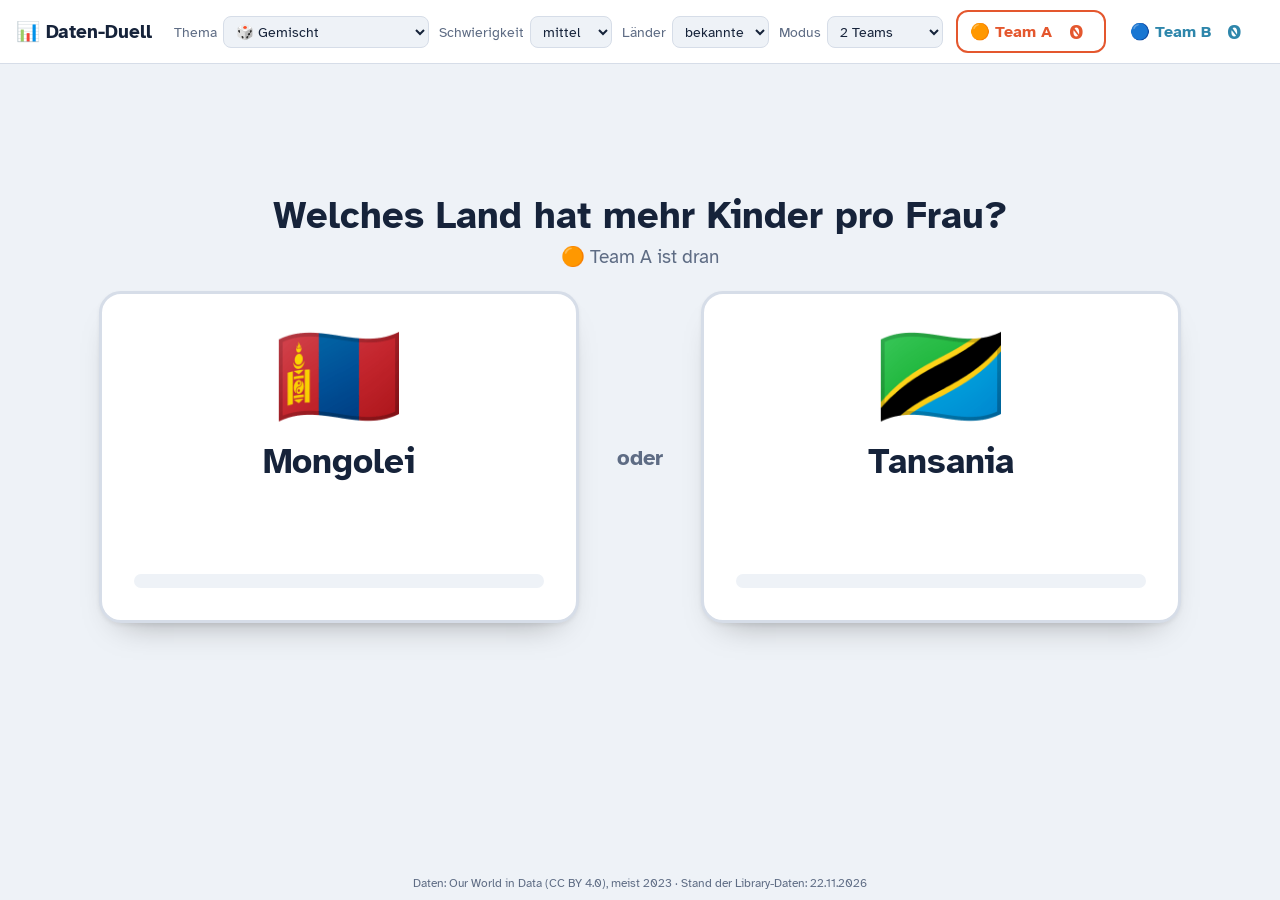
==== daten-duell/index.html @ 641c6034 "Papiervorlagen, stumme Karten, Daten-Duell; Katalog um 33 Werkzeuge erweitert - papiervorlagen/ (Mat" ====
<!doctype html>
<html lang="de">
<head>
<meta charset="utf-8">
<meta name="viewport" content="width=device-width, initial-scale=1">
<title>Daten-Duell</title>
<link rel="stylesheet" href="../assets/vendor/fonts/schriften.css">
<!--
  📊 Daten-Duell (Geografie, ERG) — Helfenberger's Library
  «Welches Land hat mehr …?» mit echten Zahlen. Zwei Teams abwechselnd oder allein mit Serie. Für den Beamer gebaut.
  Daten: daten.json (Our World in Data, CC BY 4.0, Stand 22.11.2026; Fläche aus Natural Earth). Neu erzeugen mit
  admin/daten-duell-daten.py. Kein Firestore; nur der Rekord im Allein-Modus liegt im Browser (localStorage daten_duell_rekord).
-->
<style>
  :root{ --bg:#EEF2F7; --surface:#FFFFFF; --border:#D6DDE8; --text:#16233A; --muted:#5E6C84; --akzent:#2F6FB5; --gut:#2E9E5B; --schlecht:#D64545; --a:#E4572E; --b:#2E86AB; color-scheme: light; }
  @media (prefers-color-scheme: dark){ :root:not([data-theme="light"]){ --bg:#111823; --surface:#1A2333; --border:#2C3A50; --text:#E8EEF6; --muted:#9AAAC0; --akzent:#6EA6E6; --gut:#4CC27E; --schlecht:#F06A6A; color-scheme: dark; } }
  :root[data-theme="dark"]{ --bg:#111823; --surface:#1A2333; --border:#2C3A50; --text:#E8EEF6; --muted:#9AAAC0; --akzent:#6EA6E6; --gut:#4CC27E; --schlecht:#F06A6A; color-scheme: dark; }
  *{box-sizing:border-box;}
  html,body{margin:0;height:100%;}
  body{background:var(--bg);color:var(--text);font-family:'Atkinson Hyperlegible',-apple-system,BlinkMacSystemFont,sans-serif;display:flex;flex-direction:column;}
  button,select{font:inherit;color:inherit;}
  header{display:flex;flex-wrap:wrap;gap:10px;align-items:center;padding:10px 16px;background:var(--surface);border-bottom:1px solid var(--border);}
  h1{font-size:1.2rem;margin:0 12px 0 0;}
  header label{font-size:.9rem;color:var(--muted);display:flex;gap:6px;align-items:center;}
  header select{padding:5px 8px;border:1px solid var(--border);border-radius:8px;background:var(--bg);color:var(--text);}
  .punkte{margin-left:auto;display:flex;gap:10px;align-items:center;}
  .team{display:flex;align-items:center;gap:8px;padding:6px 12px;border-radius:12px;border:2px solid transparent;font-weight:700;}
  .team.dran{border-color:currentColor;}
  .team b{font-size:1.4rem;min-width:1.4em;text-align:center;}
  .team.a{color:var(--a);} .team.b{color:var(--b);}
  main{flex:1;display:flex;flex-direction:column;align-items:center;justify-content:center;padding:20px;gap:22px;min-height:0;}
  .frage{font-size:clamp(1.3rem,3.2vw,2.4rem);font-weight:700;text-align:center;max-width:1100px;}
  .frage small{display:block;font-size:.5em;color:var(--muted);font-weight:400;margin-top:6px;}
  .karten{display:flex;gap:clamp(12px,3vw,40px);width:100%;max-width:1100px;justify-content:center;align-items:stretch;}
  .karte{flex:1;max-width:480px;background:var(--surface);border:3px solid var(--border);border-radius:22px;padding:clamp(16px,3vw,32px);display:flex;flex-direction:column;align-items:center;gap:10px;cursor:pointer;transition:transform .15s,border-color .2s;box-shadow:0 2px 4px rgba(0,0,0,.06),0 18px 34px -22px rgba(0,0,0,.4);}
  .karte:hover{transform:translateY(-3px);border-color:var(--akzent);}
  .karte.zu{cursor:default;transform:none;}
  .karte.richtig{border-color:var(--gut);}
  .karte.falsch{border-color:var(--schlecht);}
  .flagge{font-size:clamp(3rem,9vw,6.5rem);line-height:1;}
  .name{font-size:clamp(1.3rem,3vw,2.2rem);font-weight:700;text-align:center;}
  .wert{font-size:clamp(1.1rem,2.6vw,1.9rem);font-weight:700;min-height:1.4em;opacity:0;transition:opacity .3s;}
  .wert.da{opacity:1;}
  .einheit{font-size:.95rem;color:var(--muted);min-height:1.2em;opacity:0;transition:opacity .3s;text-align:center;}
  .einheit.da{opacity:1;}
  .balken{width:100%;height:14px;background:var(--bg);border-radius:7px;overflow:hidden;}
  .balken i{display:block;height:100%;width:0;background:var(--akzent);border-radius:7px;transition:width .8s cubic-bezier(.2,.8,.2,1);}
  .vs{align-self:center;font-weight:800;color:var(--muted);font-size:1.4rem;}
  .weiter{padding:12px 26px;border-radius:14px;border:0;background:var(--akzent);color:#fff;font-weight:700;font-size:1.1rem;cursor:pointer;visibility:hidden;}
  .weiter.da{visibility:visible;}
  .meldung{font-size:1.2rem;font-weight:700;min-height:1.5em;text-align:center;}
  footer{font-size:.75rem;color:var(--muted);text-align:center;padding:6px 10px 10px;}
  @media (max-width:640px){ .karten{flex-direction:column;align-items:center;} .vs{display:none;} .karte{width:100%;} .punkte{margin-left:0;} }
</style>
</head>
<body>
<header>
  <h1>📊 Daten-Duell</h1>
  <label>Thema <select id="kennzahl"><option value="zufall">🎲 Gemischt</option></select></label>
  <label>Schwierigkeit <select id="stufe"><option value="leicht">leicht</option><option value="mittel" selected>mittel</option><option value="schwer">schwer</option></select></label>
  <label>Länder <select id="laender"><option value="bekannt">bekannte</option><option value="alle">alle</option></select></label>
  <label>Modus <select id="modus"><option value="teams">2 Teams</option><option value="allein">allein (Serie)</option></select></label>
  <div class="punkte" id="punkte"></div>
</header>
<main>
  <div class="frage" id="frage">Daten werden geladen …</div>
  <div class="karten">
    <div class="karte" id="k0" role="button" tabindex="0"><div class="flagge"></div><div class="name"></div><div class="wert"></div><div class="einheit"></div><div class="balken"><i></i></div></div>
    <div class="vs">oder</div>
    <div class="karte" id="k1" role="button" tabindex="0"><div class="flagge"></div><div class="name"></div><div class="wert"></div><div class="einheit"></div><div class="balken"><i></i></div></div>
  </div>
  <div class="meldung" id="meldung"></div>
  <button class="weiter" id="weiter" type="button">Weiter ➜</button>
</main>
<footer id="quelle">Daten: Our World in Data (CC BY 4.0), Fläche: Natural Earth</footer>
<script>
(function(){
  'use strict';
  var BEKANNT = 'CH DE FR IT AT ES PT GB IE NL BE DK SE NO FI IS PL CZ SK HU SI HR RS RO BG GR TR RU UA KZ US CA MX CU JM BR AR CL PE CO VE CN JP KR MN IN PK BD NP LK ID TH VN PH MY SG AU NZ EG MA DZ TN NG GH SN KE ET TZ ZA MG CD SA IR IQ IL AE QA AF LU'.split(' ');
  var STUFE = {leicht:[2.5, 1e9], mittel:[1.4, 2.5], schwer:[1.06, 1.4]};
  var D = null, st = {kennzahl:'zufall', stufe:'mittel', laender:'bekannt', modus:'teams'}, runde = null, punkte = {a:0, b:0}, dran = 'a', serie = 0, rekord = 0;
  try{ rekord = +localStorage.getItem('daten_duell_rekord') || 0; }catch(e){}
  function flagge(a2){ return a2 && a2.length === 2 ? String.fromCodePoint(0x1F1E6 + a2.charCodeAt(0) - 65, 0x1F1E6 + a2.charCodeAt(1) - 65) : '🏳️'; }
  function fmt(v, k){
    if(k.id === 'einwohner'){ if(v >= 1e9) return (v / 1e9).toFixed(2).replace('.', ',') + ' Mrd.'; if(v >= 1e6) return (v / 1e6).toFixed(1).replace('.', ',') + ' Mio.'; return Math.round(v).toLocaleString('de-CH'); }
    return k.nk ? v.toFixed(k.nk).replace('.', ',') : Math.round(v).toLocaleString('de-CH');
  }
  function kennzahl(id){ return D.kennzahlen.find(function(k){ return k.id === id; }); }
  function zufall(a){ return a[Math.floor(Math.random() * a.length)]; }
  function neueRunde(){
    var pool = Object.keys(D.laender).filter(function(a2){ return st.laender === 'alle' || BEKANNT.indexOf(a2) >= 0; });
    var grenzen = STUFE[st.stufe];
    for(var versuch = 0; versuch < 2000; versuch++){
      var k = st.kennzahl === 'zufall' ? zufall(D.kennzahlen) : kennzahl(st.kennzahl);
      var a = zufall(pool), b = zufall(pool);
      if(a === b) continue;
      var va = D.laender[a].w[k.id], vb = D.laender[b].w[k.id];
      if(va == null || vb == null || va === vb || va <= 0 || vb <= 0) continue;
      var r = Math.max(va, vb) / Math.min(va, vb);
      if(r < grenzen[0] || r > grenzen[1]) continue;
      runde = {k:k, l:[a, b], v:[va, vb], fertig:false};
      break;
    }
    if(!runde || runde.fertig !== false){ document.getElementById('meldung').textContent = 'Keine passende Runde gefunden – andere Einstellung wählen.'; return; }
    zeigen();
  }
  function zeigen(){
    var k = runde.k;
    document.getElementById('frage').innerHTML = '';
    var f = document.getElementById('frage');
    f.textContent = 'Welches Land hat ' + k.frage + '?';
    var sm = document.createElement('small'); sm.textContent = st.modus === 'teams' ? (dran === 'a' ? '🟠 Team A' : '🔵 Team B') + ' ist dran' : 'Tippe auf ein Land';
    f.appendChild(sm);
    [0, 1].forEach(function(i){
      var c = document.getElementById('k' + i), a2 = runde.l[i];
      c.className = 'karte';
      c.querySelector('.flagge').textContent = flagge(a2);
      c.querySelector('.name').textContent = D.laender[a2].n;
      var w = c.querySelector('.wert'); w.textContent = ''; w.classList.remove('da');
      var e = c.querySelector('.einheit'); e.textContent = ''; e.classList.remove('da');
      c.querySelector('.balken i').style.width = '0';
    });
    document.getElementById('meldung').textContent = '';
    document.getElementById('weiter').classList.remove('da');
    var jahr = k.jahr ? ', meist ' + k.jahr : '';
    document.getElementById('quelle').textContent = 'Daten: ' + (k.id === 'flaeche' ? 'Natural Earth' : 'Our World in Data (CC BY 4.0)' + jahr) + ' · Stand der Library-Daten: 22.11.2026';
  }
  function waehle(i){
    if(!runde || runde.fertig) return;
    runde.fertig = true;
    var k = runde.k, gross = runde.v[0] > runde.v[1] ? 0 : 1, richtig = i === gross, max = Math.max(runde.v[0], runde.v[1]);
    [0, 1].forEach(function(j){
      var c = document.getElementById('k' + j);
      c.classList.add('zu');
      if(j === gross) c.classList.add('richtig'); else if(j === i) c.classList.add('falsch');
      var w = c.querySelector('.wert'); w.textContent = fmt(runde.v[j], k); w.classList.add('da');
      var e = c.querySelector('.einheit'); e.textContent = k.einheit; e.classList.add('da');
      setTimeout(function(){ c.querySelector('.balken i').style.width = (runde.v[j] / max * 100) + '%'; }, 30);
    });
    var m = document.getElementById('meldung');
    if(st.modus === 'teams'){
      if(richtig) punkte[dran]++;
      m.textContent = (richtig ? '✅ Richtig! ' : '❌ Leider nicht. ') + (dran === 'a' ? 'Team A' : 'Team B') + (richtig ? ' bekommt einen Punkt.' : ' geht leer aus.');
      dran = dran === 'a' ? 'b' : 'a';
    } else {
      if(richtig){ serie++; if(serie > rekord){ rekord = serie; try{ localStorage.setItem('daten_duell_rekord', String(rekord)); }catch(e){} } }
      m.textContent = richtig ? '✅ Richtig! Serie: ' + serie : '❌ Leider nicht. Deine Serie war ' + serie + '.';
      if(!richtig) serie = 0;
    }
    m.style.color = richtig ? 'var(--gut)' : 'var(--schlecht)';
    punkteZeigen();
    var wb = document.getElementById('weiter'); wb.classList.add('da'); wb.focus();
  }
  function punkteZeigen(){
    var p = document.getElementById('punkte');
    if(st.modus === 'teams'){
      p.innerHTML = '<span class="team a' + (dran === 'a' ? ' dran' : '') + '">🟠 Team A <b>' + punkte.a + '</b></span><span class="team b' + (dran === 'b' ? ' dran' : '') + '">🔵 Team B <b>' + punkte.b + '</b></span>';
    } else {
      p.innerHTML = '<span class="team a dran">🔥 Serie <b>' + serie + '</b></span><span class="team b">🏆 Rekord <b>' + rekord + '</b></span>';
    }
  }
  [0, 1].forEach(function(i){
    var c = document.getElementById('k' + i);
    c.addEventListener('click', function(){ waehle(i); });
    c.addEventListener('keydown', function(e){ if(e.key === 'Enter' || e.key === ' '){ e.preventDefault(); waehle(i); } });
  });
  document.getElementById('weiter').addEventListener('click', neueRunde);
  document.addEventListener('keydown', function(e){
    if(e.target.tagName === 'SELECT') return;
    if(e.key === 'ArrowLeft' || e.key === '1') waehle(0);
    if(e.key === 'ArrowRight' || e.key === '2') waehle(1);
    if((e.key === 'Enter' || e.key === ' ') && runde && runde.fertig && e.target.id !== 'weiter'){ e.preventDefault(); neueRunde(); }
  });
  ['kennzahl','stufe','laender','modus'].forEach(function(id){
    document.getElementById(id).addEventListener('change', function(e){
      st[id] = e.target.value;
      if(id === 'modus'){ punkte = {a:0, b:0}; dran = 'a'; serie = 0; }
      punkteZeigen(); neueRunde();
    });
  });
  fetch('daten.json').then(function(r){ return r.json(); }).then(function(d){
    D = d;
    var sel = document.getElementById('kennzahl');
    var NAMEN = {flaeche:'Fläche', einwohner:'Einwohner', lebenserwartung:'Lebenserwartung', co2:'CO₂ pro Kopf', kinder:'Kinder pro Frau', internet:'Internetnutzung', wald:'Waldanteil', fleisch:'Fleischkonsum', bip:'Einkommen (BIP pro Kopf)', median:'Medianalter', stadt:'Stadtbevölkerung'};
    D.kennzahlen.forEach(function(k){ var o = document.createElement('option'); o.value = k.id; o.textContent = NAMEN[k.id] || k.id; sel.appendChild(o); });
    var q = new URLSearchParams(location.search);
    if(q.get('thema') && kennzahl(q.get('thema'))){ st.kennzahl = q.get('thema'); sel.value = st.kennzahl; }
    punkteZeigen(); neueRunde();
  }).catch(function(){ document.getElementById('frage').textContent = 'Die Daten konnten nicht geladen werden.'; });
})();
</script>
</body>
</html>
---- assets/vendor/fonts/schriften.css ----
/* Schriften der Library, selbst gehostet (seit 08.10.2026, vorher Google Fonts).
   Montserrat 700/800 und Atkinson Hyperlegible 400/700/400 kursiv, je nach Schriftbereich
   aufgeteilt (der Browser lädt nur, was auf der Seite vorkommt).
   Quelle: @fontsource/montserrat 5.3.0, @fontsource/atkinson-hyperlegible 5.3.0 (npm),
   Lizenz SIL Open Font License 1.1, siehe ../LIZENZEN.txt */
/* montserrat-cyrillic-ext-700-normal */
@font-face {
  font-family: 'Montserrat';
  font-style: normal;
  font-display: swap;
  font-weight: 700;
  src: url(montserrat-cyrillic-ext-700-normal.woff2) format('woff2');
  unicode-range: U+0460-052F,U+1C80-1C8A,U+20B4,U+2DE0-2DFF,U+A640-A69F,U+FE2E-FE2F;
}
/* montserrat-cyrillic-700-normal */
@font-face {
  font-family: 'Montserrat';
  font-style: normal;
  font-display: swap;
  font-weight: 700;
  src: url(montserrat-cyrillic-700-normal.woff2) format('woff2');
  unicode-range: U+0301,U+0400-045F,U+0490-0491,U+04B0-04B1,U+2116;
}
/* montserrat-vietnamese-700-normal */
@font-face {
  font-family: 'Montserrat';
  font-style: normal;
  font-display: swap;
  font-weight: 700;
  src: url(montserrat-vietnamese-700-normal.woff2) format('woff2');
  unicode-range: U+0102-0103,U+0110-0111,U+0128-0129,U+0168-0169,U+01A0-01A1,U+01AF-01B0,U+0300-0301,U+0303-0304,U+0308-0309,U+0323,U+0329,U+1EA0-1EF9,U+20AB;
}
/* montserrat-latin-ext-700-normal */
@font-face {
  font-family: 'Montserrat';
  font-style: normal;
  font-display: swap;
  font-weight: 700;
  src: url(montserrat-latin-ext-700-normal.woff2) format('woff2');
  unicode-range: U+0100-02BA,U+02BD-02C5,U+02C7-02CC,U+02CE-02D7,U+02DD-02FF,U+0304,U+0308,U+0329,U+1D00-1DBF,U+1E00-1E9F,U+1EF2-1EFF,U+2020,U+20A0-20AB,U+20AD-20C0,U+2113,U+2C60-2C7F,U+A720-A7FF;
}
/* montserrat-latin-700-normal */
@font-face {
  font-family: 'Montserrat';
  font-style: normal;
  font-display: swap;
  font-weight: 700;
  src: url(montserrat-latin-700-normal.woff2) format('woff2');
  unicode-range: U+0000-00FF,U+0131,U+0152-0153,U+02BB-02BC,U+02C6,U+02DA,U+02DC,U+0304,U+0308,U+0329,U+2000-206F,U+20AC,U+2122,U+2191,U+2193,U+2212,U+2215,U+FEFF,U+FFFD;
}
/* montserrat-cyrillic-ext-800-normal */
@font-face {
  font-family: 'Montserrat';
  font-style: normal;
  font-display: swap;
  font-weight: 800;
  src: url(montserrat-cyrillic-ext-800-normal.woff2) format('woff2');
  unicode-range: U+0460-052F,U+1C80-1C8A,U+20B4,U+2DE0-2DFF,U+A640-A69F,U+FE2E-FE2F;
}
/* montserrat-cyrillic-800-normal */
@font-face {
  font-family: 'Montserrat';
  font-style: normal;
  font-display: swap;
  font-weight: 800;
  src: url(montserrat-cyrillic-800-normal.woff2) format('woff2');
  unicode-range: U+0301,U+0400-045F,U+0490-0491,U+04B0-04B1,U+2116;
}
/* montserrat-vietnamese-800-normal */
@font-face {
  font-family: 'Montserrat';
  font-style: normal;
  font-display: swap;
  font-weight: 800;
  src: url(montserrat-vietnamese-800-normal.woff2) format('woff2');
  unicode-range: U+0102-0103,U+0110-0111,U+0128-0129,U+0168-0169,U+01A0-01A1,U+01AF-01B0,U+0300-0301,U+0303-0304,U+0308-0309,U+0323,U+0329,U+1EA0-1EF9,U+20AB;
}
/* montserrat-latin-ext-800-normal */
@font-face {
  font-family: 'Montserrat';
  font-style: normal;
  font-display: swap;
  font-weight: 800;
  src: url(montserrat-latin-ext-800-normal.woff2) format('woff2');
  unicode-range: U+0100-02BA,U+02BD-02C5,U+02C7-02CC,U+02CE-02D7,U+02DD-02FF,U+0304,U+0308,U+0329,U+1D00-1DBF,U+1E00-1E9F,U+1EF2-1EFF,U+2020,U+20A0-20AB,U+20AD-20C0,U+2113,U+2C60-2C7F,U+A720-A7FF;
}
/* montserrat-latin-800-normal */
@font-face {
  font-family: 'Montserrat';
  font-style: normal;
  font-display: swap;
  font-weight: 800;
  src: url(montserrat-latin-800-normal.woff2) format('woff2');
  unicode-range: U+0000-00FF,U+0131,U+0152-0153,U+02BB-02BC,U+02C6,U+02DA,U+02DC,U+0304,U+0308,U+0329,U+2000-206F,U+20AC,U+2122,U+2191,U+2193,U+2212,U+2215,U+FEFF,U+FFFD;
}
/* atkinson-hyperlegible-latin-ext-400-normal */
@font-face {
  font-family: 'Atkinson Hyperlegible';
  font-style: normal;
  font-display: swap;
  font-weight: 400;
  src: url(atkinson-hyperlegible-latin-ext-400-normal.woff2) format('woff2');
  unicode-range: U+0100-02BA,U+02BD-02C5,U+02C7-02CC,U+02CE-02D7,U+02DD-02FF,U+0304,U+0308,U+0329,U+1D00-1DBF,U+1E00-1E9F,U+1EF2-1EFF,U+2020,U+20A0-20AB,U+20AD-20C0,U+2113,U+2C60-2C7F,U+A720-A7FF;
}
/* atkinson-hyperlegible-latin-400-normal */
@font-face {
  font-family: 'Atkinson Hyperlegible';
  font-style: normal;
  font-display: swap;
  font-weight: 400;
  src: url(atkinson-hyperlegible-latin-400-normal.woff2) format('woff2');
  unicode-range: U+0000-00FF,U+0131,U+0152-0153,U+02BB-02BC,U+02C6,U+02DA,U+02DC,U+0304,U+0308,U+0329,U+2000-206F,U+20AC,U+2122,U+2191,U+2193,U+2212,U+2215,U+FEFF,U+FFFD;
}
/* atkinson-hyperlegible-latin-ext-700-normal */
@font-face {
  font-family: 'Atkinson Hyperlegible';
  font-style: normal;
  font-display: swap;
  font-weight: 700;
  src: url(atkinson-hyperlegible-latin-ext-700-normal.woff2) format('woff2');
  unicode-range: U+0100-02BA,U+02BD-02C5,U+02C7-02CC,U+02CE-02D7,U+02DD-02FF,U+0304,U+0308,U+0329,U+1D00-1DBF,U+1E00-1E9F,U+1EF2-1EFF,U+2020,U+20A0-20AB,U+20AD-20C0,U+2113,U+2C60-2C7F,U+A720-A7FF;
}
/* atkinson-hyperlegible-latin-700-normal */
@font-face {
  font-family: 'Atkinson Hyperlegible';
  font-style: normal;
  font-display: swap;
  font-weight: 700;
  src: url(atkinson-hyperlegible-latin-700-normal.woff2) format('woff2');
  unicode-range: U+0000-00FF,U+0131,U+0152-0153,U+02BB-02BC,U+02C6,U+02DA,U+02DC,U+0304,U+0308,U+0329,U+2000-206F,U+20AC,U+2122,U+2191,U+2193,U+2212,U+2215,U+FEFF,U+FFFD;
}
/* atkinson-hyperlegible-latin-ext-400-italic */
@font-face {
  font-family: 'Atkinson Hyperlegible';
  font-style: italic;
  font-display: swap;
  font-weight: 400;
  src: url(atkinson-hyperlegible-latin-ext-400-italic.woff2) format('woff2');
  unicode-range: U+0100-02BA,U+02BD-02C5,U+02C7-02CC,U+02CE-02D7,U+02DD-02FF,U+0304,U+0308,U+0329,U+1D00-1DBF,U+1E00-1E9F,U+1EF2-1EFF,U+2020,U+20A0-20AB,U+20AD-20C0,U+2113,U+2C60-2C7F,U+A720-A7FF;
}
/* atkinson-hyperlegible-latin-400-italic */
@font-face {
  font-family: 'Atkinson Hyperlegible';
  font-style: italic;
  font-display: swap;
  font-weight: 400;
  src: url(atkinson-hyperlegible-latin-400-italic.woff2) format('woff2');
  unicode-range: U+0000-00FF,U+0131,U+0152-0153,U+02BB-02BC,U+02C6,U+02DA,U+02DC,U+0304,U+0308,U+0329,U+2000-206F,U+20AC,U+2122,U+2191,U+2193,U+2212,U+2215,U+FEFF,U+FFFD;
}
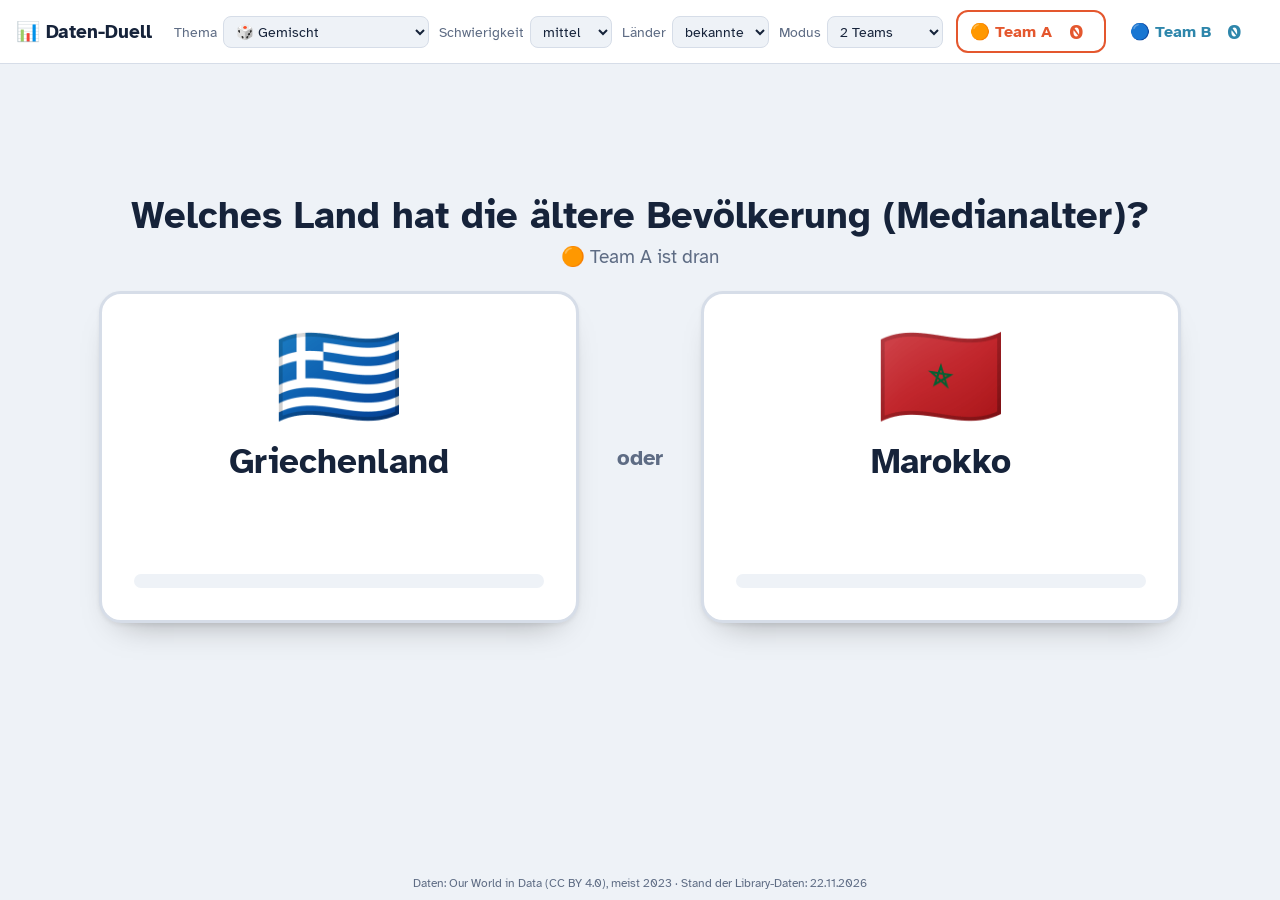
==== commit f37df3ac: "Daten-Duell als Beamer-Spiel ins Klassenzimmer › Spiele, Kacheln in Geografie/ERG entfernt Co-Author" ====
--- a/daten-duell/index.html
+++ b/daten-duell/index.html
@@ -50,6 +50,8 @@
   .weiter.da{visibility:visible;}
   .meldung{font-size:1.2rem;font-weight:700;min-height:1.5em;text-align:center;}
   footer{font-size:.75rem;color:var(--muted);text-align:center;padding:6px 10px 10px;}
+  body.buehne{background:transparent;}
+  body.buehne header{background:transparent;border-bottom:0;}
   @media (max-width:640px){ .karten{flex-direction:column;align-items:center;} .vs{display:none;} .karte{width:100%;} .punkte{margin-left:0;} }
 </style>
 </head>
@@ -184,6 +186,8 @@
     var NAMEN = {flaeche:'Fläche', einwohner:'Einwohner', lebenserwartung:'Lebenserwartung', co2:'CO₂ pro Kopf', kinder:'Kinder pro Frau', internet:'Internetnutzung', wald:'Waldanteil', fleisch:'Fleischkonsum', bip:'Einkommen (BIP pro Kopf)', median:'Medianalter', stadt:'Stadtbevölkerung'};
     D.kennzahlen.forEach(function(k){ var o = document.createElement('option'); o.value = k.id; o.textContent = NAMEN[k.id] || k.id; sel.appendChild(o); });
     var q = new URLSearchParams(location.search);
+    // Im Klassenzimmer (Beamer-Bühne): immer zwei Teams, kein Allein-Modus, schlichter Kopf
+    if(q.get('buehne')){ st.modus = 'teams'; var mo = document.getElementById('modus'); mo.value = 'teams'; mo.parentNode.style.display = 'none'; document.querySelector('h1').style.display = 'none'; document.body.classList.add('buehne'); }
     if(q.get('thema') && kennzahl(q.get('thema'))){ st.kennzahl = q.get('thema'); sel.value = st.kennzahl; }
     punkteZeigen(); neueRunde();
   }).catch(function(){ document.getElementById('frage').textContent = 'Die Daten konnten nicht geladen werden.'; });
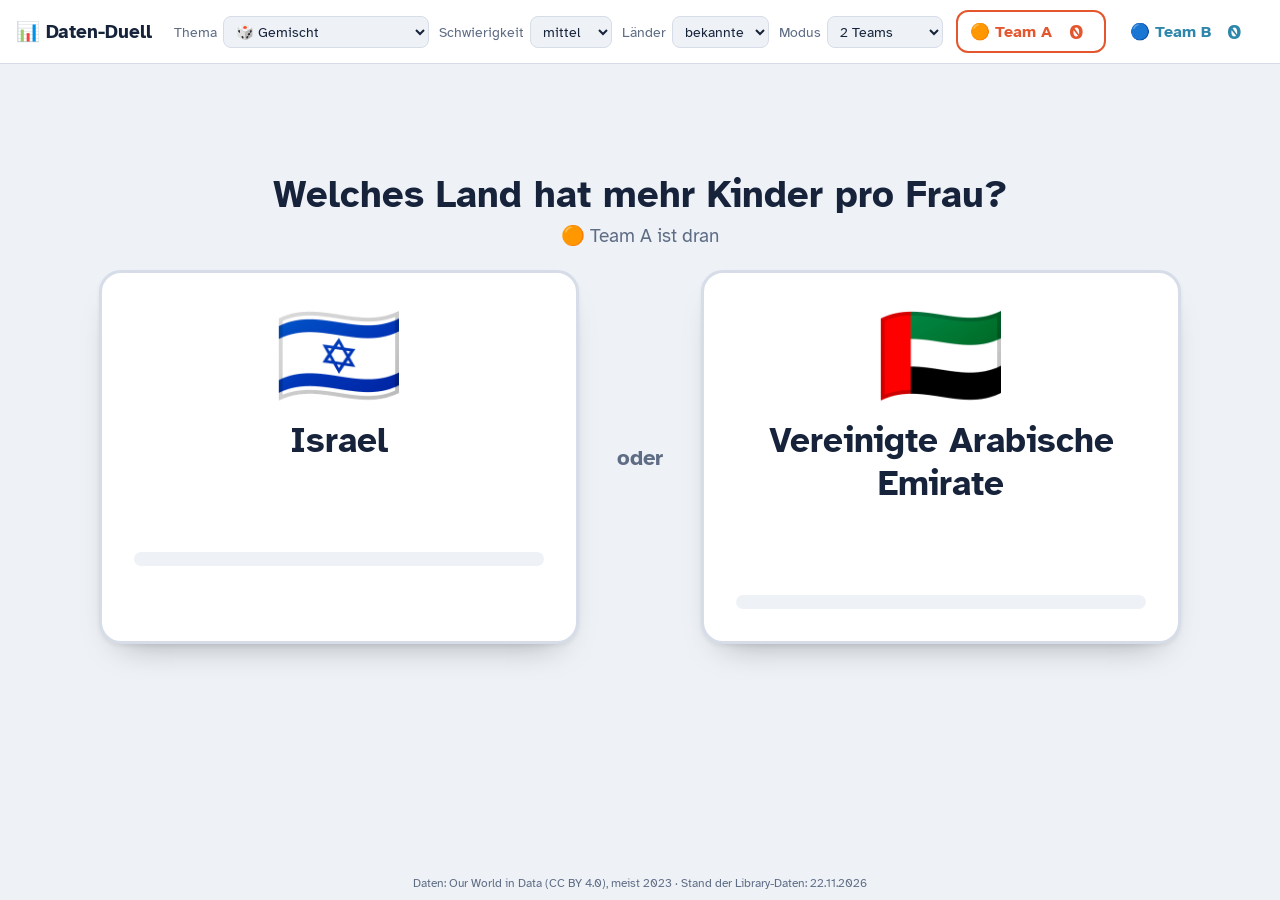
==== commit e441ab06: "Daten-Duell: besser lesbar auf der türkisen Beamer-Bühne Co-Authored-By: Claude Opus 5.5 <noreply@an" ====
--- a/daten-duell/index.html
+++ b/daten-duell/index.html
@@ -50,8 +50,18 @@
   .weiter.da{visibility:visible;}
   .meldung{font-size:1.2rem;font-weight:700;min-height:1.5em;text-align:center;}
   footer{font-size:.75rem;color:var(--muted);text-align:center;padding:6px 10px 10px;}
-  body.buehne{background:transparent;}
+  body.buehne{background:transparent;color-scheme:light;}
   body.buehne header{background:transparent;border-bottom:0;}
+  body.buehne header label{color:#fff;font-weight:700;text-shadow:0 1px 3px rgba(0,0,0,.45);}
+  body.buehne header select{background:#fff;color:#16233A;border-color:#fff;}
+  body.buehne .team{background:#fff;}
+  body.buehne .frage{color:#fff;text-shadow:0 2px 8px rgba(0,0,0,.45);}
+  body.buehne .frage small{color:#fff;opacity:.95;font-weight:700;}
+  body.buehne .vs{color:#fff;text-shadow:0 1px 4px rgba(0,0,0,.5);}
+  body.buehne .karte{--surface:#fff;--text:#16233A;--muted:#5E6C84;--bg:#EEF2F7;color:#16233A;}
+  body.buehne .meldung{background:#fff;border-radius:12px;padding:6px 16px;}
+  body.buehne .meldung:empty{background:transparent;}
+  body.buehne footer{color:#fff;text-shadow:0 1px 3px rgba(0,0,0,.5);}
   @media (max-width:640px){ .karten{flex-direction:column;align-items:center;} .vs{display:none;} .karte{width:100%;} .punkte{margin-left:0;} }
 </style>
 </head>
